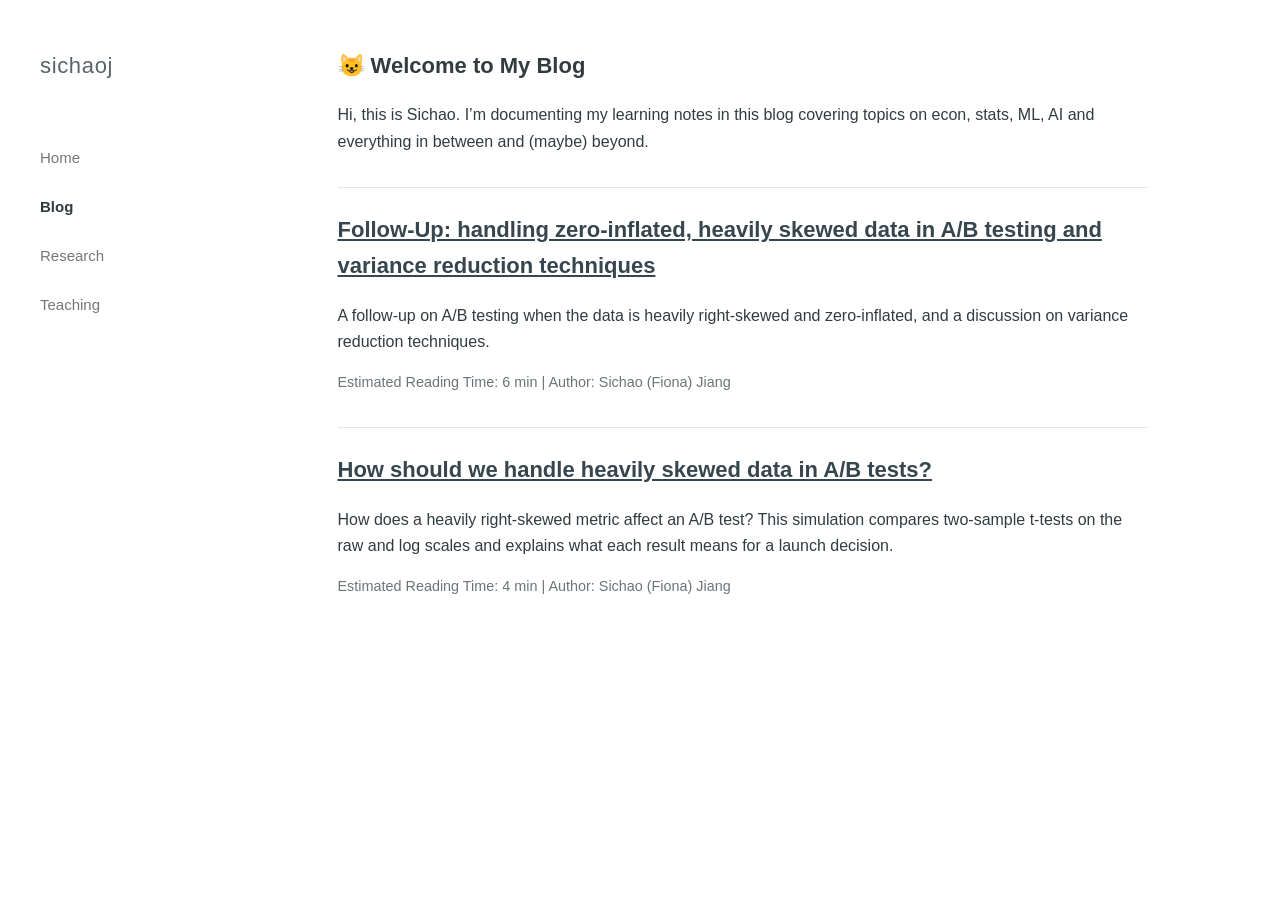
==== blog.html @ 938ab73d "Refine follow-up excerpt and equation layout" ====
<!doctype html><html lang="en"><head><meta charset="utf-8"><meta name="viewport" content="width=device-width, initial-scale=1"><title>Blog · Sichao (Fiona) Jiang</title><link rel="stylesheet" href="styles.css"></head><body>
<aside class="sidebar"><a class="site-name" href="index.html">sichaoj</a><nav class="nav" aria-label="Main navigation"><a href="index.html">Home</a><a href="blog.html" aria-current="page">Blog</a><a href="research.html">Research</a><a href="teaching.html">Teaching</a></nav></aside>
<header class="mobile-header"><a class="site-name" href="index.html">sichaoj</a><button class="menu-button" aria-label="Toggle navigation" aria-expanded="false">☰</button><nav class="nav mobile-nav" aria-label="Mobile navigation"><a href="index.html">Home</a><a href="blog.html" aria-current="page">Blog</a><a href="research.html">Research</a><a href="teaching.html">Teaching</a></nav></header>
<main class="page"><div class="page-inner">
<div class="content" style="text-align: left">
<h2>😺 Welcome to My Blog</h2>
<p>Hi, this is Sichao. I’m documenting my learning notes in this blog covering topics on econ, stats, ML, AI and everything in between and (maybe) beyond.</p></div>
<section class="content" aria-label="Blog posts">
<article style="margin-top: 32px; padding-top: 24px; border-top: 1px solid var(--line)">
<h2><a href="writeups/ab-testing-zero-inflated-data.html">Follow-Up: handling zero-inflated, heavily skewed data in A/B testing and variance reduction techniques</a></h2>
<p>A follow-up on A/B testing when the data is heavily right-skewed and zero-inflated, and a discussion on variance reduction techniques.</p>
<p style="color: var(--muted); font-size: .9rem">Estimated Reading Time: 6 min | Author: Sichao (Fiona) Jiang</p>
</article>

<article style="margin-top: 32px; padding-top: 24px; border-top: 1px solid var(--line)">
<h2><a href="writeups/ab-testing-skewed-data.html">How should we handle heavily skewed data in A/B tests?</a></h2>
<p>How does a heavily right-skewed metric affect an A/B test? This simulation compares two-sample t-tests on the raw and log scales and explains what each result means for a launch decision.</p>
<p style="color: var(--muted); font-size: .9rem">Estimated Reading Time: 4 min | Author: Sichao (Fiona) Jiang</p>
</article>
</section>
</div></main><script src="site.js"></script></body></html>
---- styles.css ----
:root{--ink:#323b40;--muted:#6d7478;--line:#e8e8e8;--sidebar:205px}
*{box-sizing:border-box}html{scroll-behavior:smooth}body{margin:0;background:#fff;color:var(--ink);font:16px/1.65 Arial,Helvetica,sans-serif}a{color:inherit}a:focus-visible,button:focus-visible{outline:2px solid #426b82;outline-offset:3px}
.sidebar{position:fixed;inset:0 auto 0 0;width:var(--sidebar);padding:48px 40px;background:#fff;z-index:2}.site-name{display:block;font-size:22px;color:#59646a;text-decoration:none;letter-spacing:.03em;margin-bottom:62px}.nav{display:flex;flex-direction:column;gap:24px}.nav a{text-decoration:none;color:#777;font-size:15px}.nav a:hover,.nav a[aria-current]{color:#31383d}.nav a[aria-current]{font-weight:700}
.page{margin-left:var(--sidebar);min-height:100vh;padding:48px 6vw 80px}.page-inner{max-width:990px;margin:auto}.page-title{text-align:center;font-weight:300;font-size:clamp(44px,5vw,64px);letter-spacing:.015em;line-height:1.2;margin:34px 0 82px;color:#344049}.home-grid{display:grid;grid-template-columns:minmax(250px,360px) minmax(360px,570px);gap:32px;align-items:start;justify-content:center}.headshot{width:100%;height:auto;display:block}.intro p{margin:0 0 17px}.intro a,.content a{color:#37464e;text-decoration:underline}.intro-links{display:flex;flex-direction:column;align-items:start;gap:12px;margin-top:18px}
.content{max-width:810px;margin:0 auto}.content.narrow{max-width:720px}.content h2{font-size:22px;font-weight:600;margin:0 0 18px}.content h3{font-size:20px;font-weight:600;line-height:1.35;margin:0 0 9px}.content p{margin:0 0 16px}.content section{margin-bottom:56px}.journal{font-weight:700;font-style:italic}.keywords{font-size:15px}.paper-link{font-style:italic;white-space:nowrap}.archive-link{font-size:14px}.chart{display:block;width:min(100%,640px);height:auto;margin:22px auto}.chart-caption{text-align:center;font-size:14px;color:#5b6266}.course-group{margin-bottom:38px}.course{margin:0 0 15px}.course-name{margin-bottom:0!important}.term{color:#666}.feedback-note{font-size:14px}.quote{margin-bottom:22px!important}
.resume-pending{color:#888;text-decoration:underline;font-weight:700}.site-footer{margin:80px auto 0;max-width:990px;border-top:1px solid var(--line);padding:22px 0;color:#666;font-size:13px}.site-footer p{margin:0 0 5px}.mobile-header{display:none}
@media(max-width:800px){.sidebar{display:none}.mobile-header{display:flex;align-items:center;justify-content:space-between;padding:17px 22px;border-bottom:1px solid var(--line)}.mobile-header .site-name{margin:0;font-size:19px}.menu-button{border:0;background:#fff;color:var(--ink);font-size:24px;cursor:pointer}.mobile-nav{display:none;position:absolute;left:0;right:0;top:61px;background:#fff;padding:20px 24px;box-shadow:0 12px 24px #0001;z-index:5}.mobile-nav.open{display:flex}.page{margin-left:0;padding:20px 24px 70px}.page-title{margin:35px 0 60px}.home-grid{grid-template-columns:1fr;max-width:580px;margin:auto}.headshot{max-width:400px;margin:auto}.site-footer{margin-top:60px}}
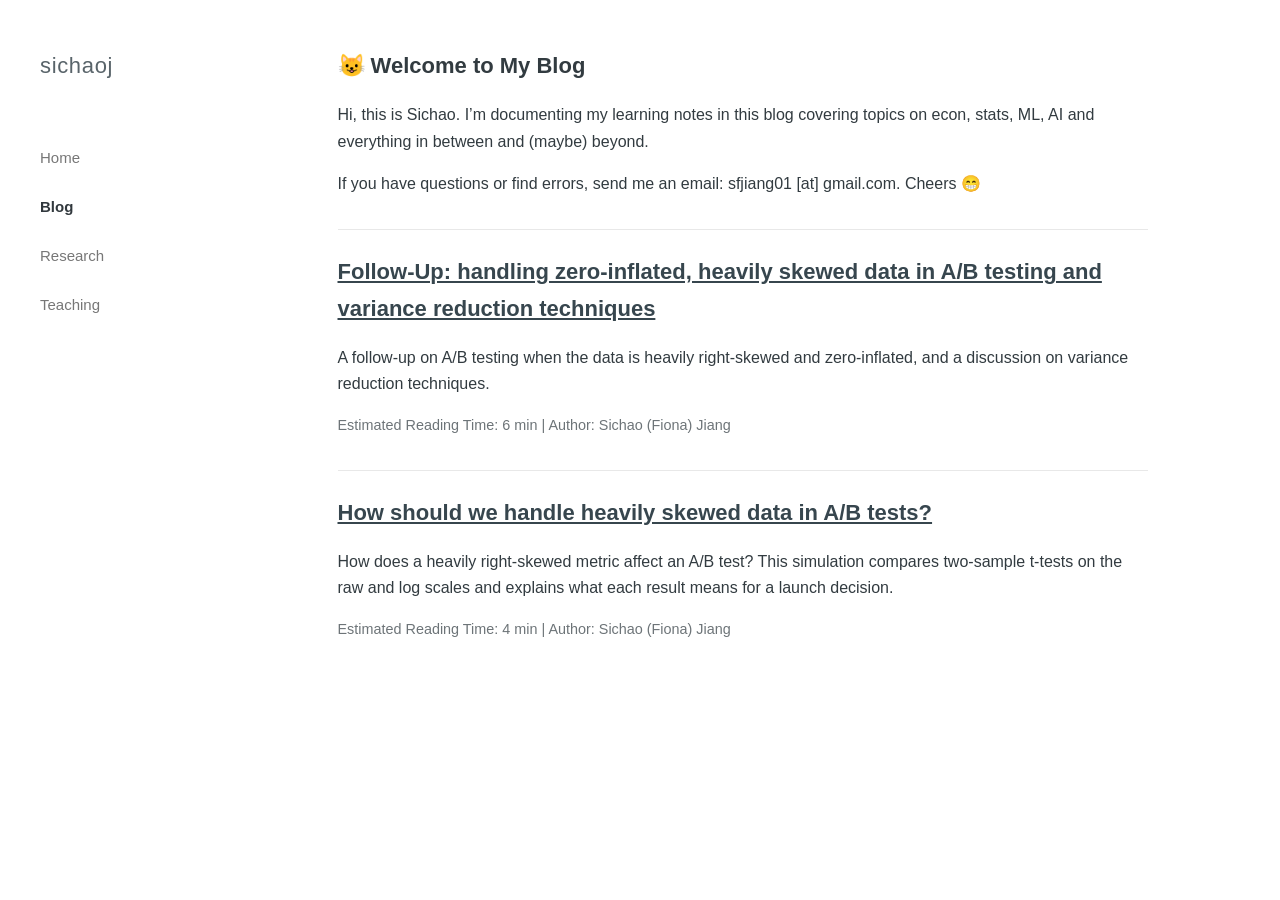
==== commit e0cd8c91: "Add contact paragraph to Blog introduction" ====
--- a/blog.html
+++ b/blog.html
@@ -4,7 +4,8 @@
 <main class="page"><div class="page-inner">
 <div class="content" style="text-align: left">
 <h2>😺 Welcome to My Blog</h2>
-<p>Hi, this is Sichao. I’m documenting my learning notes in this blog covering topics on econ, stats, ML, AI and everything in between and (maybe) beyond.</p></div>
+<p>Hi, this is Sichao. I’m documenting my learning notes in this blog covering topics on econ, stats, ML, AI and everything in between and (maybe) beyond.</p>
+<p>If you have questions or find errors, send me an email: sfjiang01 [at] gmail.com. Cheers 😁</p></div>
 <section class="content" aria-label="Blog posts">
 <article style="margin-top: 32px; padding-top: 24px; border-top: 1px solid var(--line)">
 <h2><a href="writeups/ab-testing-zero-inflated-data.html">Follow-Up: handling zero-inflated, heavily skewed data in A/B testing and variance reduction techniques</a></h2>
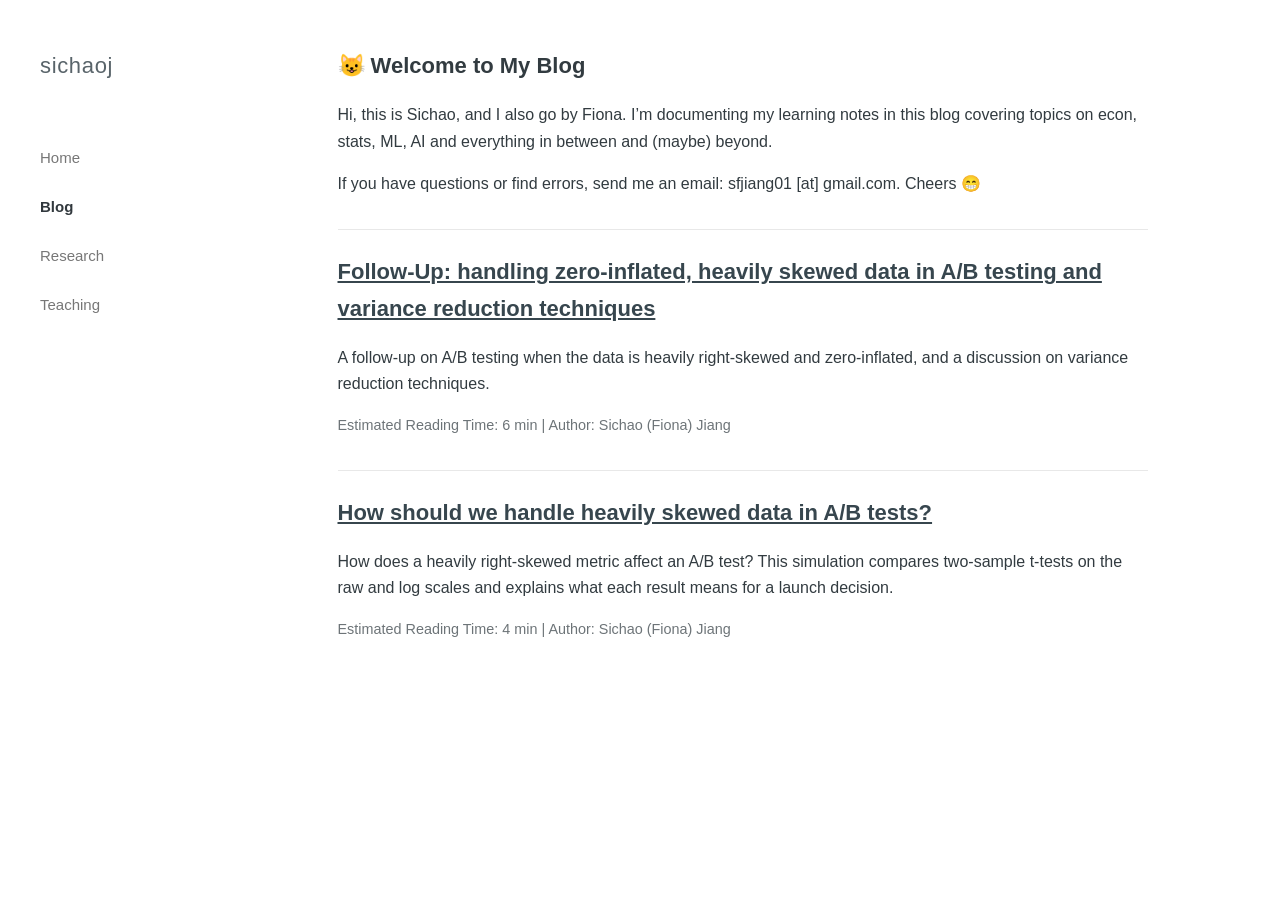
==== commit c47fdec9: "Add Fiona to the Blog introduction" ====
--- a/blog.html
+++ b/blog.html
@@ -4,7 +4,7 @@
 <main class="page"><div class="page-inner">
 <div class="content" style="text-align: left">
 <h2>😺 Welcome to My Blog</h2>
-<p>Hi, this is Sichao. I’m documenting my learning notes in this blog covering topics on econ, stats, ML, AI and everything in between and (maybe) beyond.</p>
+<p>Hi, this is Sichao, and I also go by Fiona. I’m documenting my learning notes in this blog covering topics on econ, stats, ML, AI and everything in between and (maybe) beyond.</p>
 <p>If you have questions or find errors, send me an email: sfjiang01 [at] gmail.com. Cheers 😁</p></div>
 <section class="content" aria-label="Blog posts">
 <article style="margin-top: 32px; padding-top: 24px; border-top: 1px solid var(--line)">
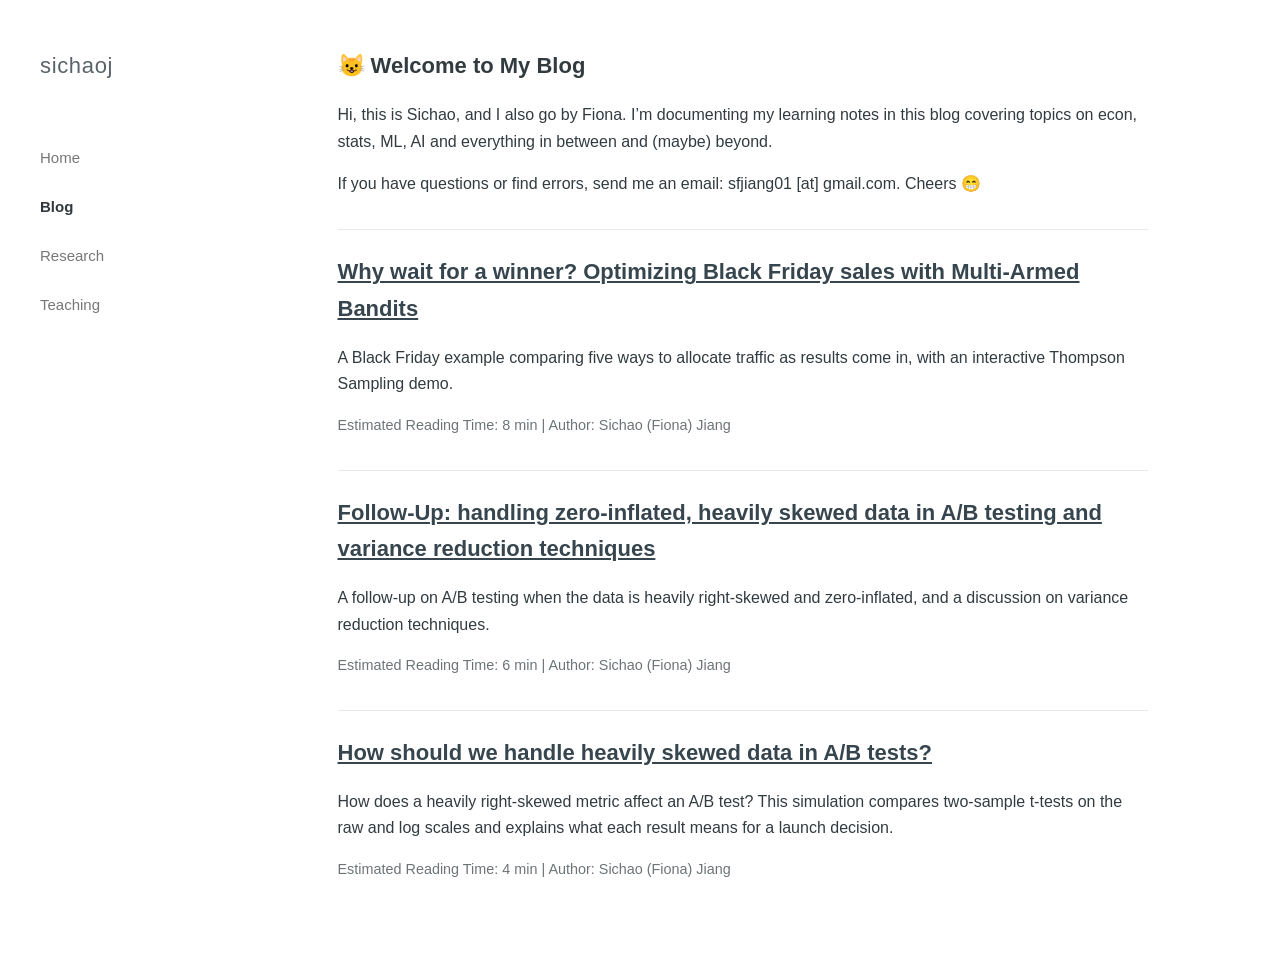
==== commit 5a7d02a8: "Publish Black Friday multi-armed bandit article" ====
--- a/blog.html
+++ b/blog.html
@@ -7,6 +7,11 @@
 <p>Hi, this is Sichao, and I also go by Fiona. I’m documenting my learning notes in this blog covering topics on econ, stats, ML, AI and everything in between and (maybe) beyond.</p>
 <p>If you have questions or find errors, send me an email: sfjiang01 [at] gmail.com. Cheers 😁</p></div>
 <section class="content" aria-label="Blog posts">
+<article style="margin-top: 32px; padding-top: 24px; border-top: 1px solid var(--line)">
+<h2><a href="writeups/black-friday-multi-armed-bandits.html">Why wait for a winner? Optimizing Black Friday sales with Multi-Armed Bandits</a></h2>
+<p>A Black Friday example comparing five ways to allocate traffic as results come in, with an interactive Thompson Sampling demo.</p>
+<p style="color: var(--muted); font-size: .9rem">Estimated Reading Time: 8 min | Author: Sichao (Fiona) Jiang</p>
+</article>
 <article style="margin-top: 32px; padding-top: 24px; border-top: 1px solid var(--line)">
 <h2><a href="writeups/ab-testing-zero-inflated-data.html">Follow-Up: handling zero-inflated, heavily skewed data in A/B testing and variance reduction techniques</a></h2>
 <p>A follow-up on A/B testing when the data is heavily right-skewed and zero-inflated, and a discussion on variance reduction techniques.</p>
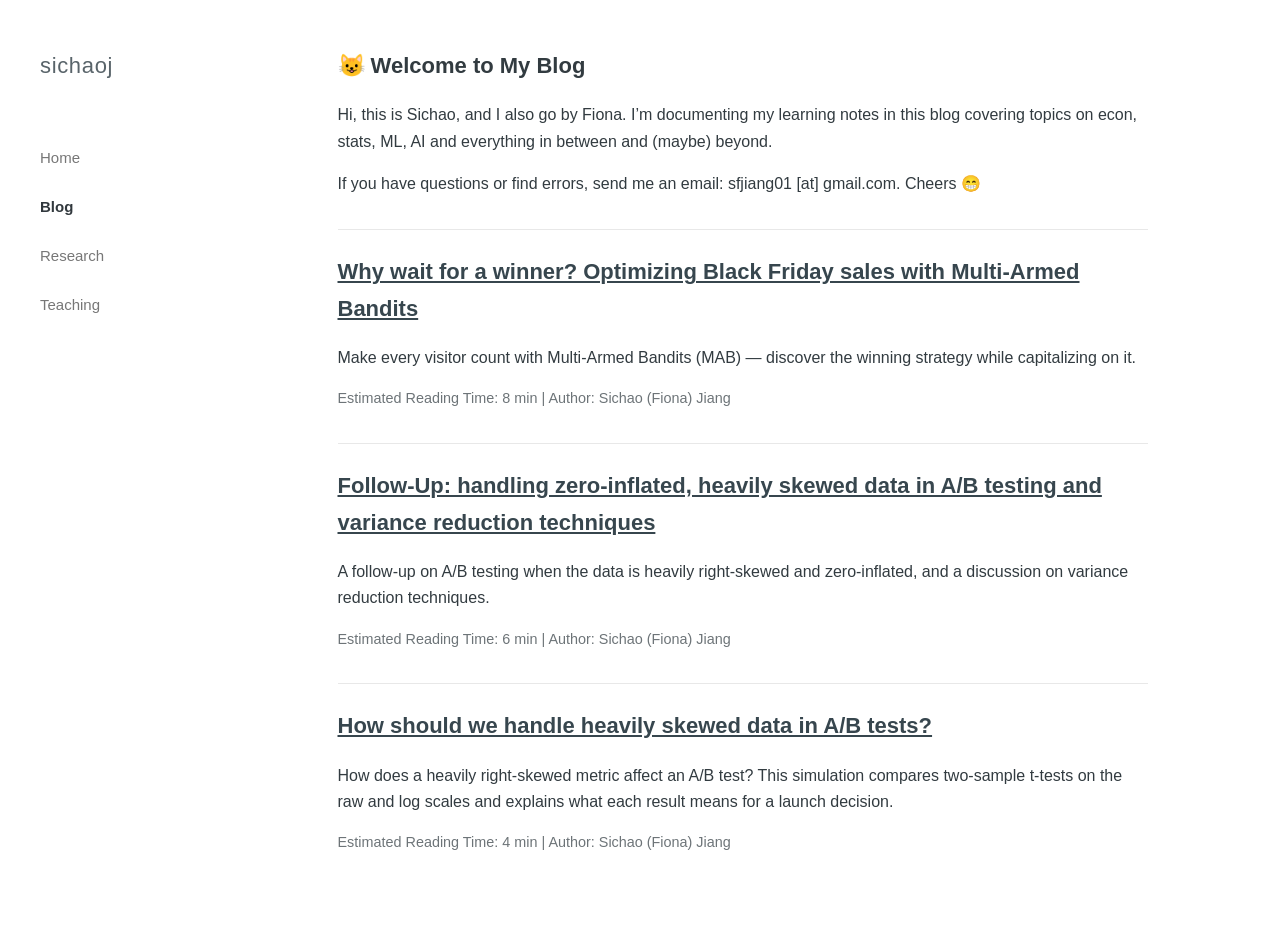
==== commit 8ce53791: "Refine Black Friday article navigation and comparison table" ====
--- a/blog.html
+++ b/blog.html
@@ -9,7 +9,7 @@
 <section class="content" aria-label="Blog posts">
 <article style="margin-top: 32px; padding-top: 24px; border-top: 1px solid var(--line)">
 <h2><a href="writeups/black-friday-multi-armed-bandits.html">Why wait for a winner? Optimizing Black Friday sales with Multi-Armed Bandits</a></h2>
-<p>A Black Friday example comparing five ways to allocate traffic as results come in, with an interactive Thompson Sampling demo.</p>
+<p>Make every visitor count with Multi-Armed Bandits (MAB) — discover the winning strategy while capitalizing on it.</p>
 <p style="color: var(--muted); font-size: .9rem">Estimated Reading Time: 8 min | Author: Sichao (Fiona) Jiang</p>
 </article>
 <article style="margin-top: 32px; padding-top: 24px; border-top: 1px solid var(--line)">
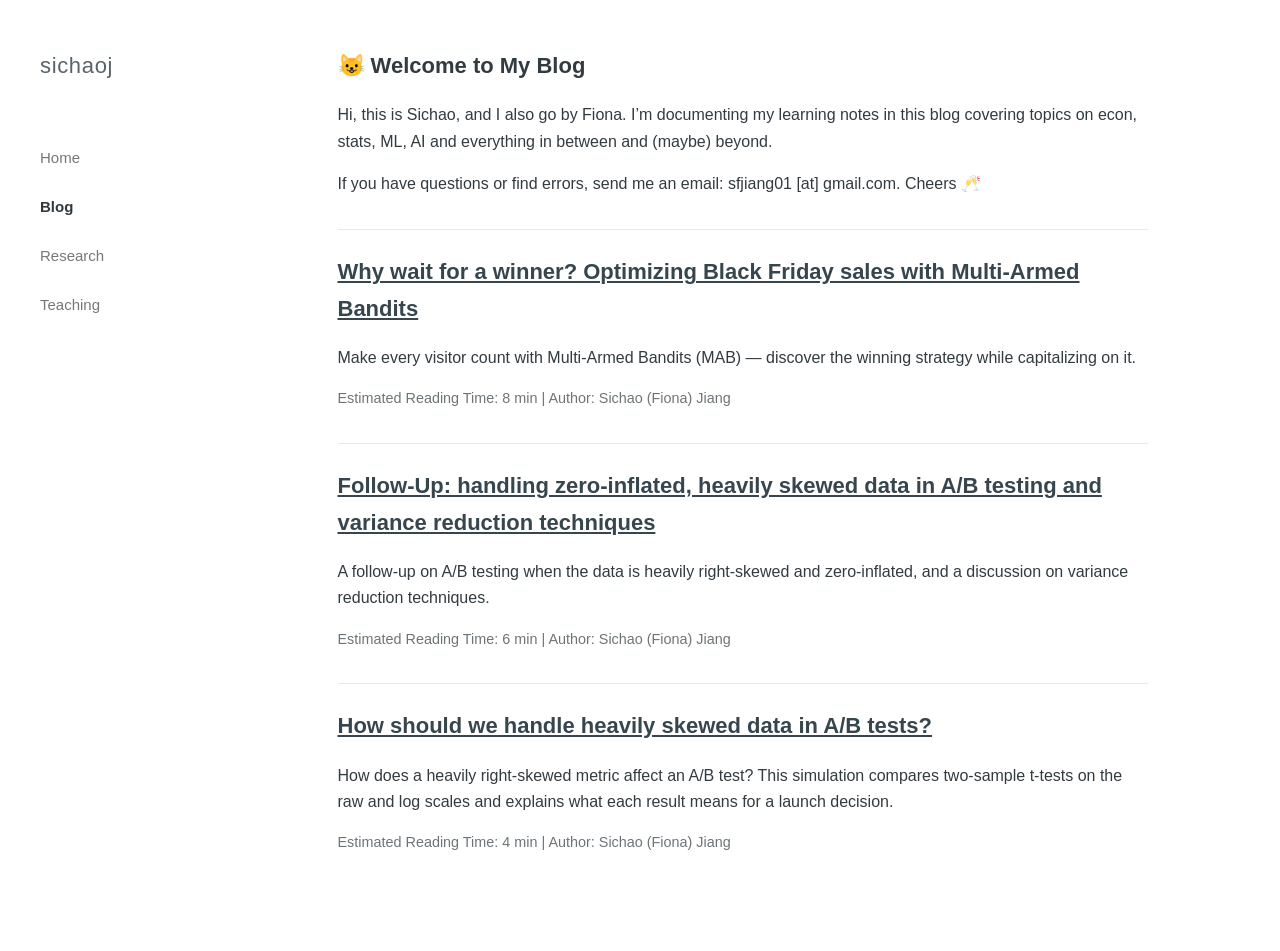
==== commit 2255cebf: "Update Blog sign-off emoji" ====
--- a/blog.html
+++ b/blog.html
@@ -5,7 +5,7 @@
 <div class="content" style="text-align: left">
 <h2>😺 Welcome to My Blog</h2>
 <p>Hi, this is Sichao, and I also go by Fiona. I’m documenting my learning notes in this blog covering topics on econ, stats, ML, AI and everything in between and (maybe) beyond.</p>
-<p>If you have questions or find errors, send me an email: sfjiang01 [at] gmail.com. Cheers 😁</p></div>
+<p>If you have questions or find errors, send me an email: sfjiang01 [at] gmail.com. Cheers 🥂</p></div>
 <section class="content" aria-label="Blog posts">
 <article style="margin-top: 32px; padding-top: 24px; border-top: 1px solid var(--line)">
 <h2><a href="writeups/black-friday-multi-armed-bandits.html">Why wait for a winner? Optimizing Black Friday sales with Multi-Armed Bandits</a></h2>
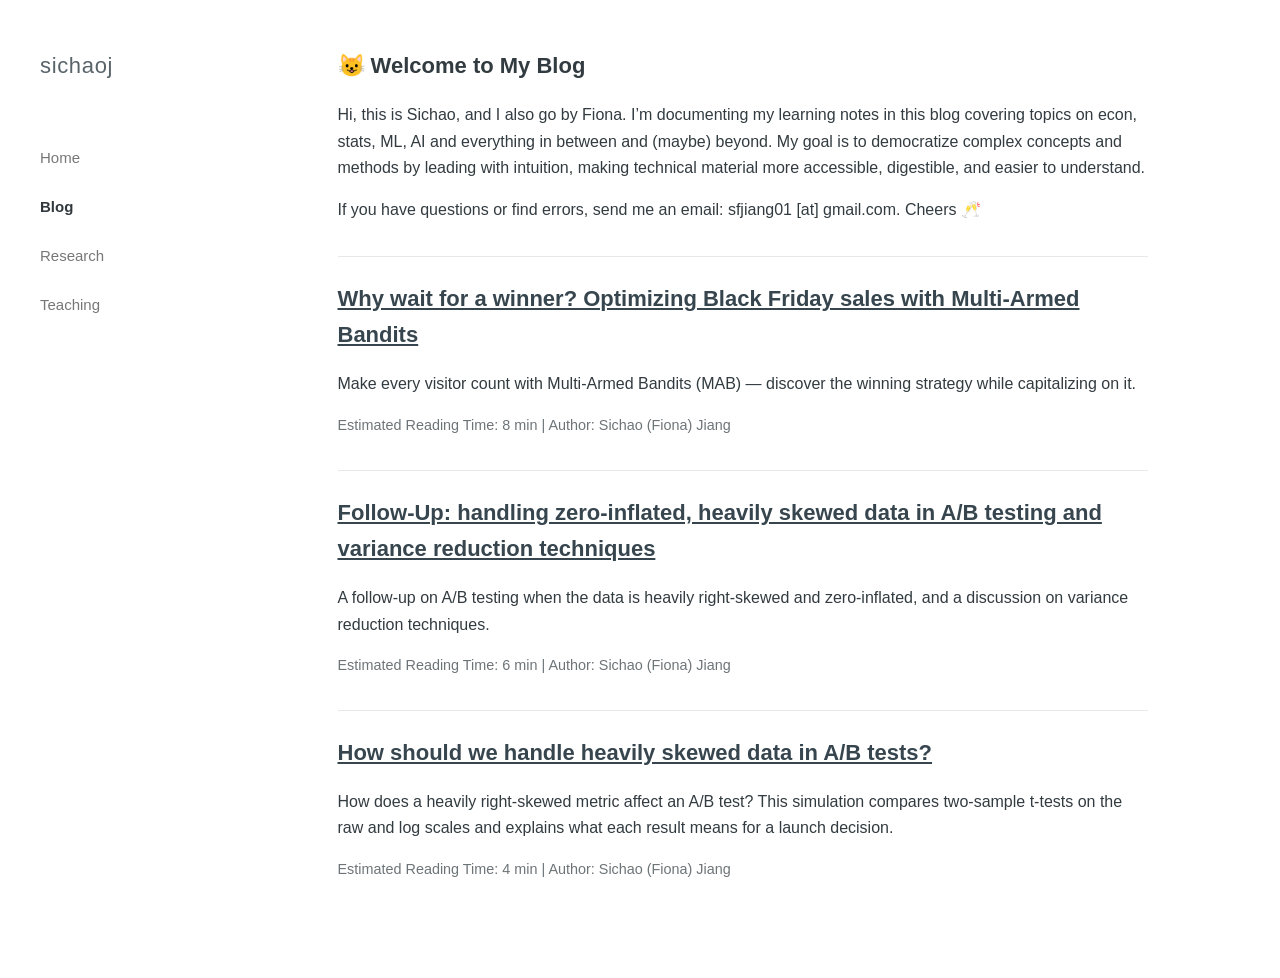
==== commit 8b0b90f6: "Expand Blog introduction with its goal" ====
--- a/blog.html
+++ b/blog.html
@@ -4,7 +4,7 @@
 <main class="page"><div class="page-inner">
 <div class="content" style="text-align: left">
 <h2>😺 Welcome to My Blog</h2>
-<p>Hi, this is Sichao, and I also go by Fiona. I’m documenting my learning notes in this blog covering topics on econ, stats, ML, AI and everything in between and (maybe) beyond.</p>
+<p>Hi, this is Sichao, and I also go by Fiona. I’m documenting my learning notes in this blog covering topics on econ, stats, ML, AI and everything in between and (maybe) beyond. My goal is to democratize complex concepts and methods by leading with intuition, making technical material more accessible, digestible, and easier to understand.</p>
 <p>If you have questions or find errors, send me an email: sfjiang01 [at] gmail.com. Cheers 🥂</p></div>
 <section class="content" aria-label="Blog posts">
 <article style="margin-top: 32px; padding-top: 24px; border-top: 1px solid var(--line)">
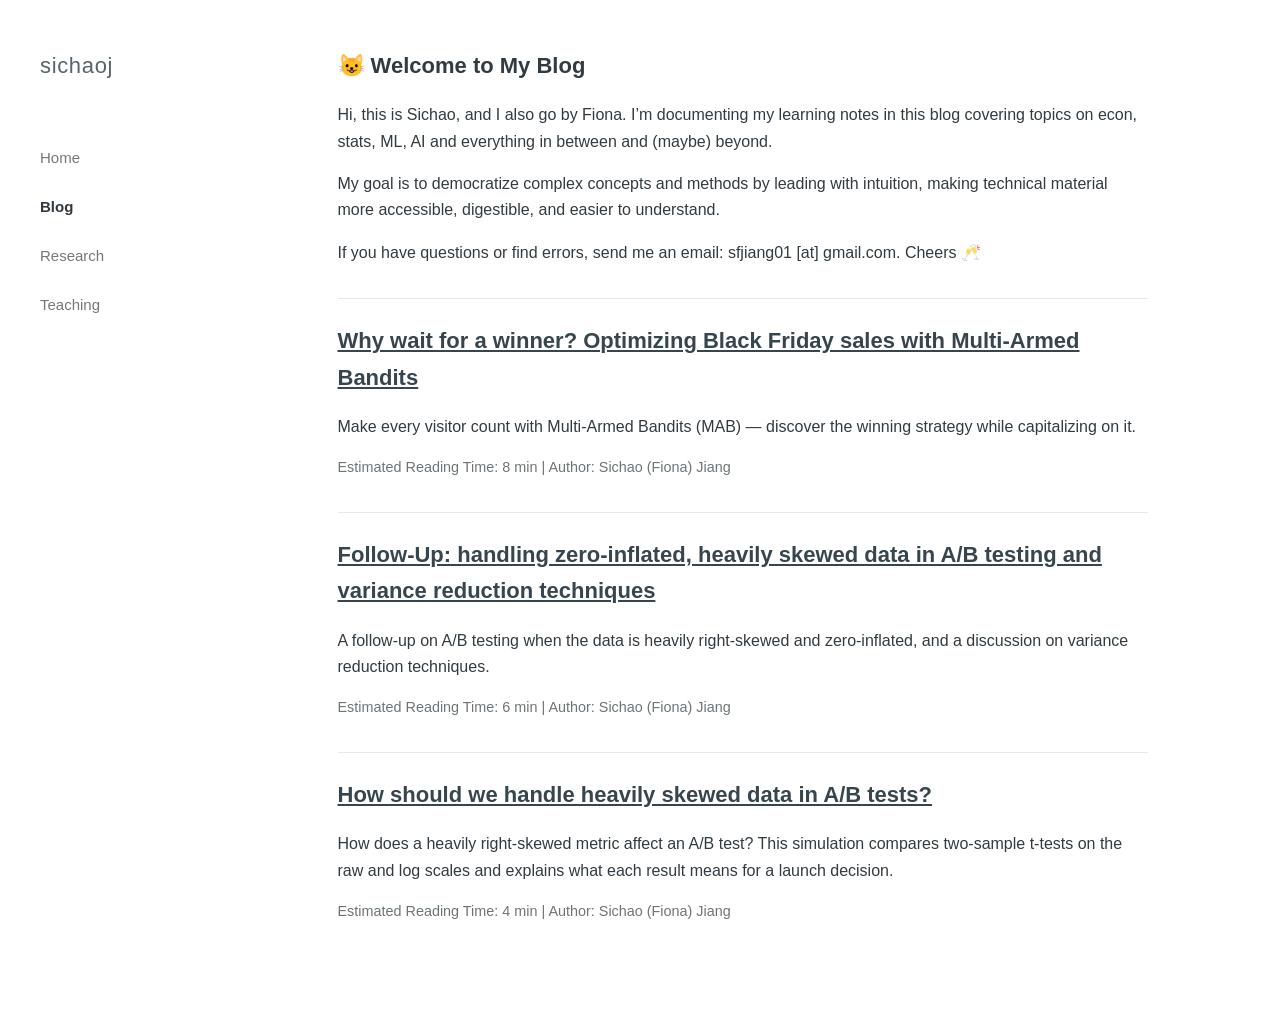
==== commit b0d856fb: "Split Blog introduction into two paragraphs" ====
--- a/blog.html
+++ b/blog.html
@@ -4,7 +4,8 @@
 <main class="page"><div class="page-inner">
 <div class="content" style="text-align: left">
 <h2>😺 Welcome to My Blog</h2>
-<p>Hi, this is Sichao, and I also go by Fiona. I’m documenting my learning notes in this blog covering topics on econ, stats, ML, AI and everything in between and (maybe) beyond. My goal is to democratize complex concepts and methods by leading with intuition, making technical material more accessible, digestible, and easier to understand.</p>
+<p>Hi, this is Sichao, and I also go by Fiona. I’m documenting my learning notes in this blog covering topics on econ, stats, ML, AI and everything in between and (maybe) beyond.</p>
+<p>My goal is to democratize complex concepts and methods by leading with intuition, making technical material more accessible, digestible, and easier to understand.</p>
 <p>If you have questions or find errors, send me an email: sfjiang01 [at] gmail.com. Cheers 🥂</p></div>
 <section class="content" aria-label="Blog posts">
 <article style="margin-top: 32px; padding-top: 24px; border-top: 1px solid var(--line)">
